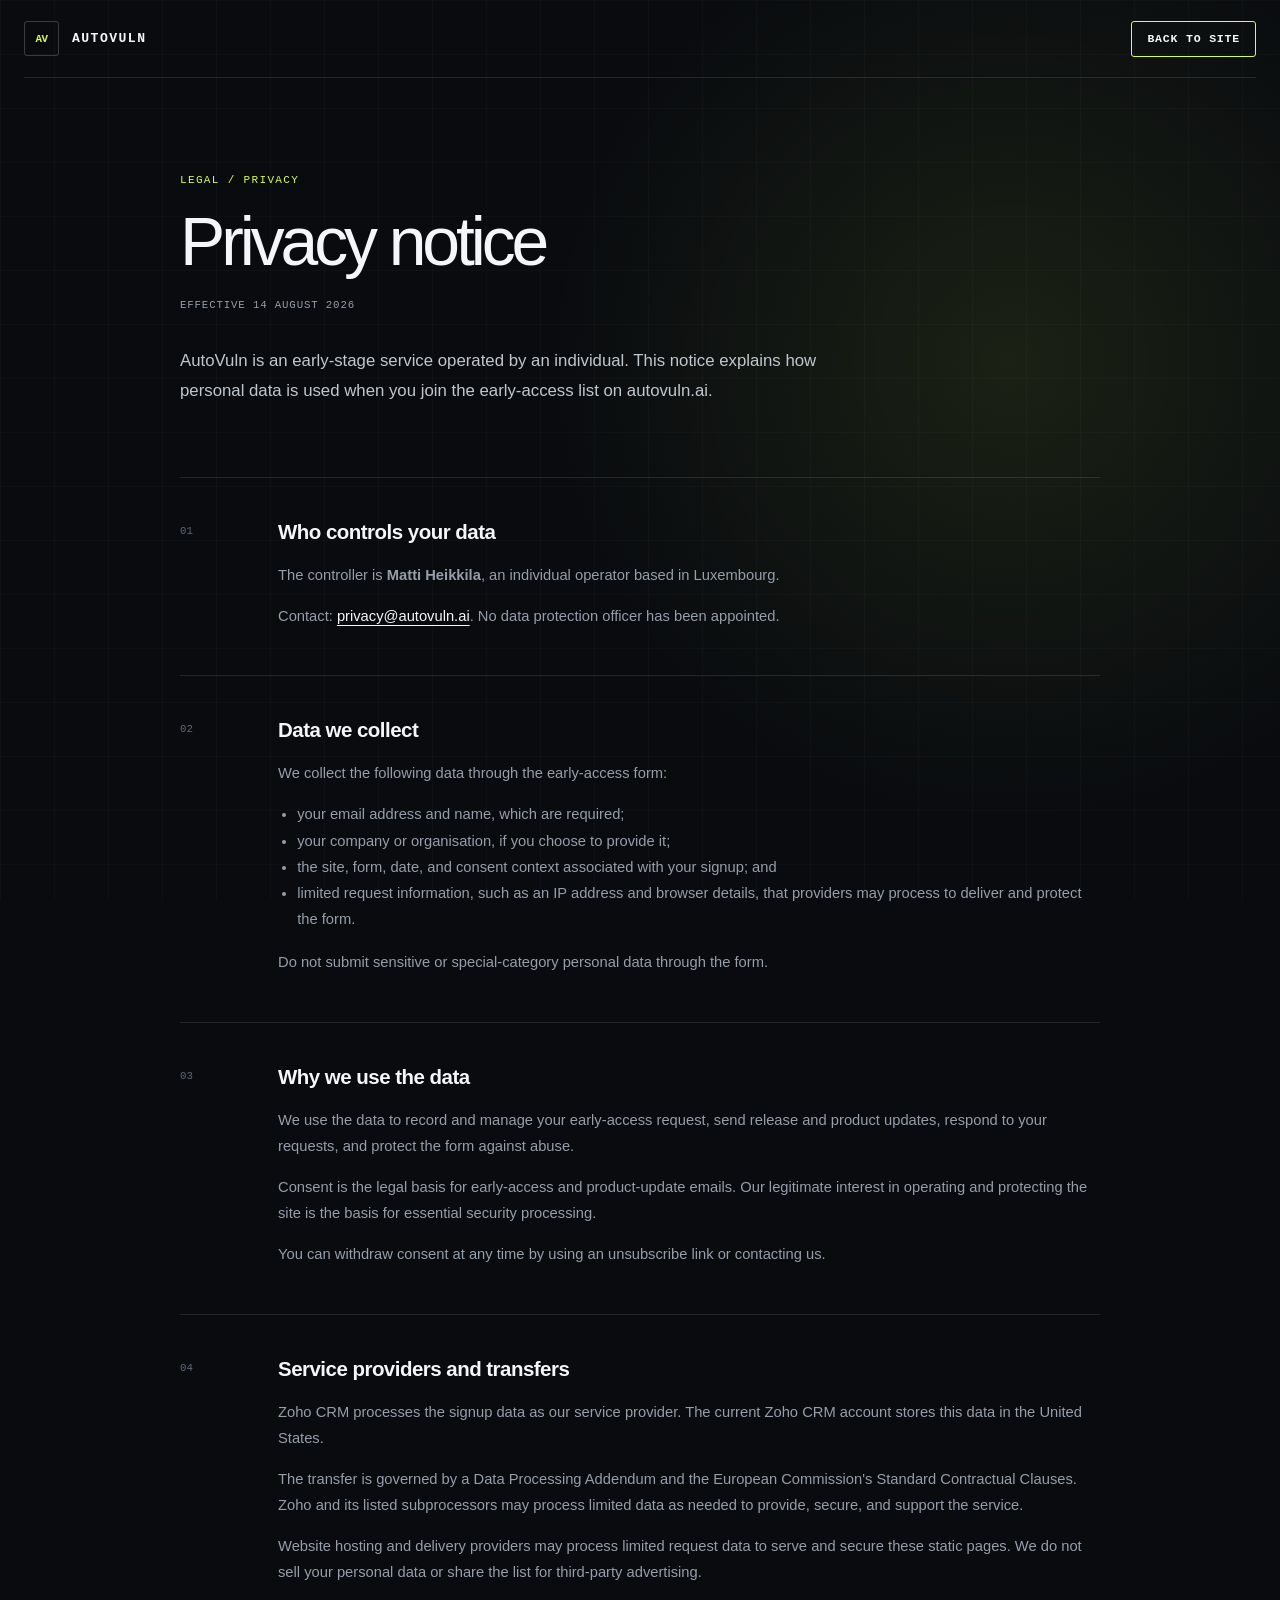
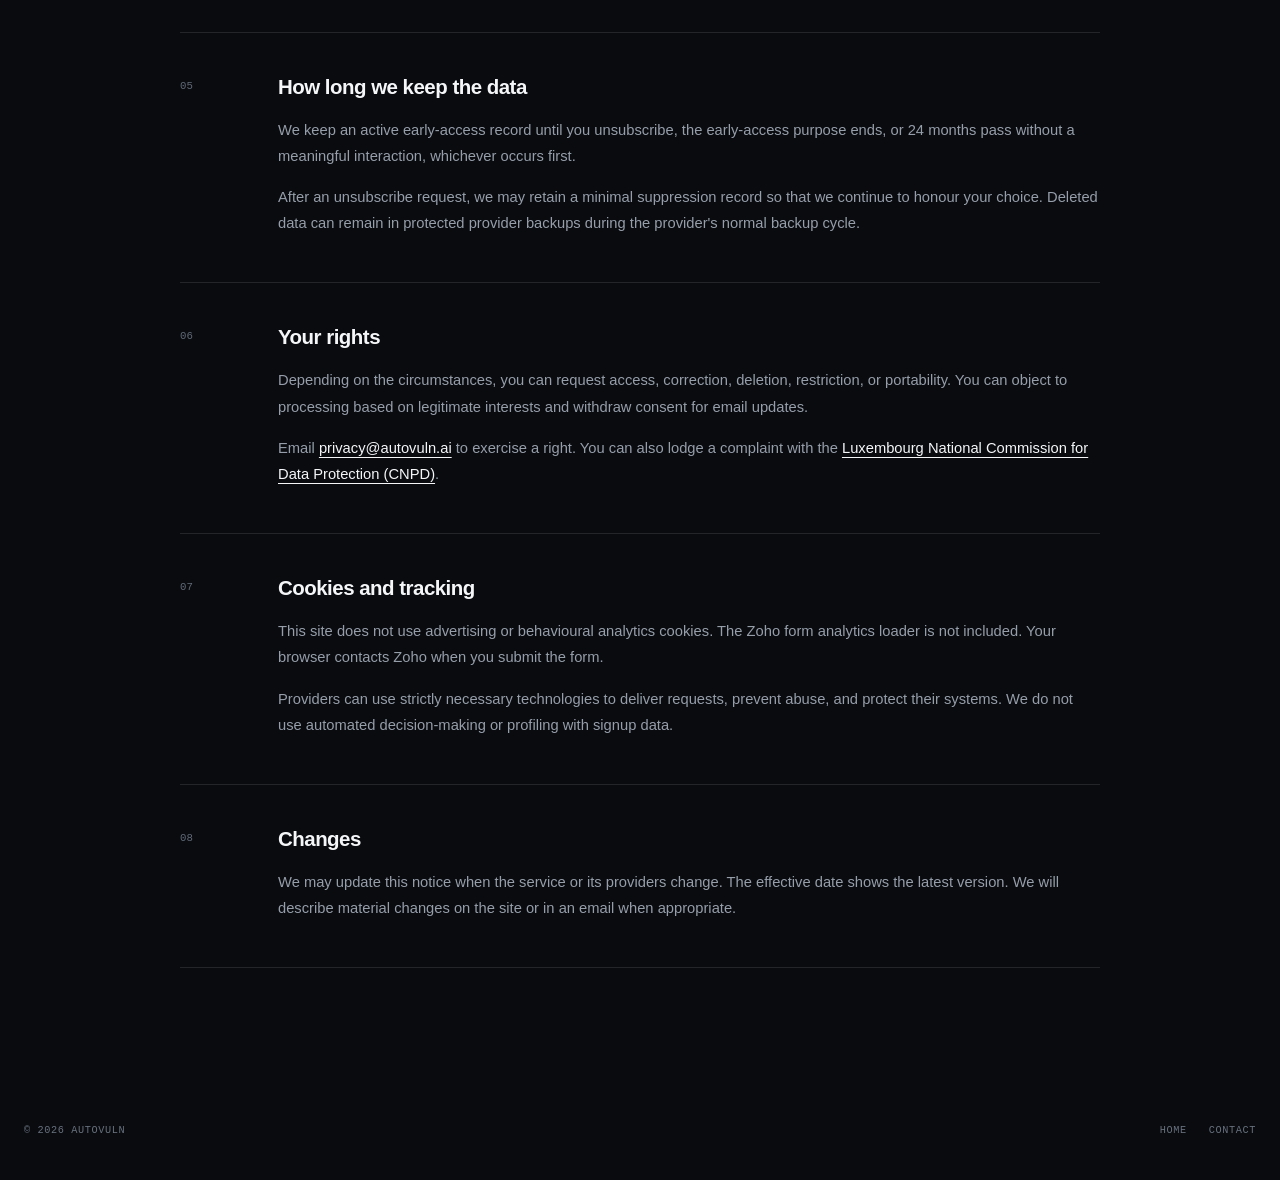
==== privacy/index.html @ a12d8b38 "Add AutoVuln privacy notice" ====
<!doctype html>
<html lang="en">
  <head>
    <meta charset="utf-8">
    <meta name="viewport" content="width=device-width, initial-scale=1">
    <meta name="description" content="Privacy notice for the AutoVuln early-access list.">
    <meta name="theme-color" content="#090b0f">
    <title>Privacy Notice — AutoVuln</title>
    <link rel="stylesheet" href="../assets/styles.css">
  </head>
  <body class="theme-autovuln legal-page">
    <a class="skip-link" href="#main">Skip to content</a>
    <header class="site-header shell">
      <a class="brand" href="../" aria-label="AutoVuln home">
        <span class="brand-mark" aria-hidden="true">AV</span>
        <span class="brand-name">AutoVuln</span>
      </a>
      <div class="header-meta"><a class="header-cta" href="../">Back to site</a></div>
    </header>

    <main class="legal-main" id="main">
      <div class="legal-hero">
        <p class="legal-kicker">Legal / Privacy</p>
        <h1>Privacy notice</h1>
        <p class="effective-date">Effective 14 August 2026</p>
        <p class="legal-intro">
          AutoVuln is an early-stage service operated by an individual. This notice explains how
          personal data is used when you join the early-access list on autovuln.ai.
        </p>
      </div>

      <div class="legal-sections">
        <section>
          <div>
            <h2>Who controls your data</h2>
            <p>The controller is <strong>Matti Heikkila</strong>, an individual operator based in Luxembourg.</p>
            <p>Contact: <a href="mailto:privacy@autovuln.ai">privacy@autovuln.ai</a>. No data protection officer has been appointed.</p>
          </div>
        </section>
        <section>
          <div>
            <h2>Data we collect</h2>
            <p>We collect the following data through the early-access form:</p>
            <ul>
              <li>your email address and name, which are required;</li>
              <li>your company or organisation, if you choose to provide it;</li>
              <li>the site, form, date, and consent context associated with your signup; and</li>
              <li>limited request information, such as an IP address and browser details, that providers may process to deliver and protect the form.</li>
            </ul>
            <p>Do not submit sensitive or special-category personal data through the form.</p>
          </div>
        </section>
        <section>
          <div>
            <h2>Why we use the data</h2>
            <p>We use the data to record and manage your early-access request, send release and product updates, respond to your requests, and protect the form against abuse.</p>
            <p>Consent is the legal basis for early-access and product-update emails. Our legitimate interest in operating and protecting the site is the basis for essential security processing.</p>
            <p>You can withdraw consent at any time by using an unsubscribe link or contacting us.</p>
          </div>
        </section>
        <section>
          <div>
            <h2>Service providers and transfers</h2>
            <p>Zoho CRM processes the signup data as our service provider. The current Zoho CRM account stores this data in the United States.</p>
            <p>The transfer is governed by a Data Processing Addendum and the European Commission's Standard Contractual Clauses. Zoho and its listed subprocessors may process limited data as needed to provide, secure, and support the service.</p>
            <p>Website hosting and delivery providers may process limited request data to serve and secure these static pages. We do not sell your personal data or share the list for third-party advertising.</p>
          </div>
        </section>
        <section>
          <div>
            <h2>How long we keep the data</h2>
            <p>We keep an active early-access record until you unsubscribe, the early-access purpose ends, or 24 months pass without a meaningful interaction, whichever occurs first.</p>
            <p>After an unsubscribe request, we may retain a minimal suppression record so that we continue to honour your choice. Deleted data can remain in protected provider backups during the provider's normal backup cycle.</p>
          </div>
        </section>
        <section>
          <div>
            <h2>Your rights</h2>
            <p>Depending on the circumstances, you can request access, correction, deletion, restriction, or portability. You can object to processing based on legitimate interests and withdraw consent for email updates.</p>
            <p>Email <a href="mailto:privacy@autovuln.ai">privacy@autovuln.ai</a> to exercise a right. You can also lodge a complaint with the <a href="https://cnpd.public.lu/en/particuliers/faire-valoir/formulaire-plainte.html" rel="noreferrer" target="_blank">Luxembourg National Commission for Data Protection (CNPD)</a>.</p>
          </div>
        </section>
        <section>
          <div>
            <h2>Cookies and tracking</h2>
            <p>This site does not use advertising or behavioural analytics cookies. The Zoho form analytics loader is not included. Your browser contacts Zoho when you submit the form.</p>
            <p>Providers can use strictly necessary technologies to deliver requests, prevent abuse, and protect their systems. We do not use automated decision-making or profiling with signup data.</p>
          </div>
        </section>
        <section>
          <div>
            <h2>Changes</h2>
            <p>We may update this notice when the service or its providers change. The effective date shows the latest version. We will describe material changes on the site or in an email when appropriate.</p>
          </div>
        </section>
      </div>
    </main>

    <footer class="site-footer shell">
      <span>© 2026 AutoVuln</span>
      <nav class="footer-links" aria-label="Footer"><a href="../">Home</a><a href="mailto:privacy@autovuln.ai">Contact</a></nav>
    </footer>
  </body>
</html>
---- assets/styles.css ----
:root {
  color-scheme: dark;
  --bg: #090b0f;
  --bg-soft: #0e1117;
  --panel: rgba(17, 21, 28, 0.82);
  --panel-solid: #11151c;
  --line: rgba(255, 255, 255, 0.11);
  --line-strong: rgba(255, 255, 255, 0.2);
  --text: #f4f6f8;
  --muted: #969eaa;
  --muted-bright: #c1c7cf;
  --accent: #d4ff4f;
  --accent-rgb: 212, 255, 79;
  --accent-alt: #7ee7c5;
  --danger: #ff796c;
  --display: "Arial Narrow", "Helvetica Neue", Arial, sans-serif;
  --body: Inter, ui-sans-serif, -apple-system, BlinkMacSystemFont, "Segoe UI", sans-serif;
  --mono: "SFMono-Regular", Consolas, "Liberation Mono", monospace;
}

.theme-openvuln {
  --bg: #090a10;
  --bg-soft: #0e1019;
  --panel: rgba(17, 19, 31, 0.84);
  --panel-solid: #11131f;
  --accent: #8fffe0;
  --accent-rgb: 143, 255, 224;
  --accent-alt: #b996ff;
}

* {
  box-sizing: border-box;
}

html {
  scroll-behavior: smooth;
}

body {
  min-width: 320px;
  margin: 0;
  overflow-x: hidden;
  background:
    radial-gradient(circle at 79% 13%, rgba(var(--accent-rgb), 0.09), transparent 29rem),
    var(--bg);
  color: var(--text);
  font-family: var(--body);
  -webkit-font-smoothing: antialiased;
}

body::before {
  position: fixed;
  z-index: -1;
  inset: 0;
  background-image:
    linear-gradient(rgba(255, 255, 255, 0.025) 1px, transparent 1px),
    linear-gradient(90deg, rgba(255, 255, 255, 0.025) 1px, transparent 1px);
  background-size: 54px 54px;
  content: "";
  pointer-events: none;
}

a {
  color: inherit;
}

button,
input {
  font: inherit;
}

.skip-link {
  position: fixed;
  z-index: 100;
  top: 12px;
  left: 12px;
  padding: 10px 14px;
  transform: translateY(-160%);
  border-radius: 3px;
  background: var(--accent);
  color: #080a0e;
  font-weight: 700;
  text-decoration: none;
}

.skip-link:focus {
  transform: translateY(0);
}

.shell {
  width: min(1240px, calc(100% - 48px));
  margin-inline: auto;
}

.site-header {
  display: flex;
  min-height: 78px;
  align-items: center;
  justify-content: space-between;
  gap: 24px;
  border-bottom: 1px solid var(--line);
}

.brand {
  display: inline-flex;
  align-items: center;
  gap: 13px;
  text-decoration: none;
}

.brand-mark {
  display: grid;
  width: 35px;
  height: 35px;
  place-items: center;
  border: 1px solid var(--line-strong);
  border-radius: 3px;
  color: var(--accent);
  font-family: var(--mono);
  font-size: 0.68rem;
  font-weight: 700;
  letter-spacing: -0.05em;
}

.brand-name {
  font-family: var(--mono);
  font-size: 0.82rem;
  font-weight: 700;
  letter-spacing: 0.11em;
  text-transform: uppercase;
}

.header-meta {
  display: inline-flex;
  align-items: center;
  gap: 22px;
  color: var(--muted);
  font-family: var(--mono);
  font-size: 0.67rem;
  letter-spacing: 0.09em;
  text-transform: uppercase;
}

.header-cta,
.primary-cta,
.submit-button {
  display: inline-flex;
  min-height: 44px;
  align-items: center;
  justify-content: center;
  border: 1px solid var(--accent);
  border-radius: 3px;
  background: var(--accent);
  color: #090b0f;
  font-family: var(--mono);
  font-size: 0.72rem;
  font-weight: 750;
  letter-spacing: 0.07em;
  text-decoration: none;
  text-transform: uppercase;
  transition: transform 160ms ease, box-shadow 160ms ease, background 160ms ease;
}

.header-cta {
  min-height: 36px;
  padding: 0 15px;
  background: transparent;
  color: var(--text);
}

.header-cta:hover,
.header-cta:focus-visible,
.primary-cta:hover,
.primary-cta:focus-visible,
.submit-button:hover,
.submit-button:focus-visible {
  transform: translateY(-2px);
  box-shadow: 0 12px 30px rgba(var(--accent-rgb), 0.15);
}

.hero {
  display: grid;
  min-height: 710px;
  grid-template-columns: minmax(0, 1.12fr) minmax(360px, 0.72fr);
  align-items: center;
  gap: clamp(48px, 8vw, 116px);
  padding: 82px 0 88px;
}

.eyebrow,
.section-kicker,
.panel-label,
.model-label,
.form-note,
.legal-kicker,
.status-pill {
  font-family: var(--mono);
  font-size: 0.69rem;
  letter-spacing: 0.12em;
  text-transform: uppercase;
}

.eyebrow {
  display: flex;
  align-items: center;
  gap: 11px;
  margin: 0 0 32px;
  color: var(--accent);
}

.pulse {
  width: 7px;
  height: 7px;
  border-radius: 50%;
  background: currentColor;
  box-shadow: 0 0 0 0 rgba(var(--accent-rgb), 0.5);
  animation: pulse 2.4s infinite;
}

@keyframes pulse {
  70% {
    box-shadow: 0 0 0 8px rgba(var(--accent-rgb), 0);
  }
  100% {
    box-shadow: 0 0 0 0 rgba(var(--accent-rgb), 0);
  }
}

.hero h1 {
  max-width: 820px;
  margin: 0;
  font-family: var(--display);
  font-size: clamp(4rem, 7.7vw, 7.2rem);
  font-stretch: condensed;
  font-weight: 500;
  letter-spacing: -0.075em;
  line-height: 0.86;
  text-wrap: balance;
}

.hero h1 em {
  color: var(--accent);
  font-style: normal;
}

.hero-copy {
  max-width: 650px;
  margin: 38px 0 0;
  color: var(--muted-bright);
  font-size: clamp(1rem, 1.6vw, 1.18rem);
  line-height: 1.72;
}

.hero-actions {
  display: flex;
  flex-wrap: wrap;
  align-items: center;
  gap: 21px;
  margin-top: 38px;
}

.primary-cta {
  min-width: 190px;
  padding: 0 22px;
}

.quiet-note {
  color: var(--muted);
  font-family: var(--mono);
  font-size: 0.68rem;
  line-height: 1.55;
  text-transform: uppercase;
}

.signal-panel {
  position: relative;
  overflow: hidden;
  border: 1px solid var(--line-strong);
  border-radius: 5px;
  background: linear-gradient(145deg, rgba(var(--accent-rgb), 0.04), transparent 46%), var(--panel);
  box-shadow: 0 34px 100px rgba(0, 0, 0, 0.35);
}

.signal-panel::after {
  position: absolute;
  right: -32%;
  bottom: -55%;
  width: 25rem;
  height: 25rem;
  border: 1px solid rgba(var(--accent-rgb), 0.18);
  border-radius: 50%;
  content: "";
}

.panel-header {
  display: flex;
  align-items: center;
  justify-content: space-between;
  padding: 17px 19px;
  border-bottom: 1px solid var(--line);
}

.panel-label {
  color: var(--muted);
}

.panel-dots {
  display: flex;
  gap: 5px;
}

.panel-dots span {
  width: 5px;
  height: 5px;
  border-radius: 50%;
  background: var(--line-strong);
}

.panel-dots span:first-child {
  background: var(--accent);
}

.signal-body {
  position: relative;
  z-index: 1;
  padding: 28px 24px 27px;
  font-family: var(--mono);
}

.signal-step {
  display: grid;
  grid-template-columns: 38px minmax(0, 1fr) auto;
  align-items: center;
  gap: 10px;
  padding: 15px 0;
  border-bottom: 1px solid var(--line);
  font-size: 0.74rem;
}

.signal-step:last-of-type {
  border-bottom: 0;
}

.signal-index {
  color: #59616e;
}

.signal-name {
  color: var(--muted-bright);
}

.signal-state {
  color: var(--accent);
  font-size: 0.62rem;
  letter-spacing: 0.08em;
  text-transform: uppercase;
}

.signal-output {
  margin-top: 24px;
  padding: 15px 16px;
  border-left: 2px solid var(--accent);
  background: rgba(var(--accent-rgb), 0.055);
  color: var(--muted);
  font-size: 0.68rem;
  line-height: 1.65;
}

.signal-output strong {
  color: var(--text);
  font-weight: 600;
}

.model-strip {
  border-block: 1px solid var(--line);
  background: rgba(255, 255, 255, 0.015);
}

.model-row {
  display: grid;
  min-height: 112px;
  grid-template-columns: 1.1fr repeat(3, minmax(140px, 0.72fr));
  align-items: center;
}

.model-intro {
  padding-right: 36px;
}

.model-label {
  display: block;
  margin-bottom: 9px;
  color: var(--accent);
}

.model-intro p {
  margin: 0;
  color: var(--muted);
  font-size: 0.8rem;
  line-height: 1.55;
}

.model-name {
  display: grid;
  min-height: 112px;
  place-items: center;
  border-left: 1px solid var(--line);
  font-family: var(--mono);
  font-size: 0.76rem;
  letter-spacing: 0.045em;
  text-align: center;
}

.content-section {
  padding: 118px 0;
}

.section-heading {
  display: grid;
  grid-template-columns: minmax(0, 0.85fr) minmax(320px, 1.15fr);
  gap: 70px;
  margin-bottom: 74px;
}

.section-kicker {
  margin: 4px 0 0;
  color: var(--accent);
}

.section-heading h2,
.signup-copy h2,
.legal-hero h1,
.thanks-card h1 {
  margin: 0;
  font-family: var(--display);
  font-size: clamp(2.8rem, 5.3vw, 5.1rem);
  font-weight: 500;
  letter-spacing: -0.06em;
  line-height: 0.96;
  text-wrap: balance;
}

.section-heading p {
  max-width: 630px;
  margin: 25px 0 0;
  color: var(--muted);
  font-size: 1rem;
  line-height: 1.75;
}

.capability-grid {
  display: grid;
  grid-template-columns: repeat(3, minmax(0, 1fr));
  border-top: 1px solid var(--line);
}

.capability {
  min-height: 265px;
  padding: 31px 30px 34px 0;
  border-bottom: 1px solid var(--line);
}

.capability + .capability {
  padding-left: 30px;
  border-left: 1px solid var(--line);
}

.capability-number {
  color: #616977;
  font-family: var(--mono);
  font-size: 0.68rem;
}

.capability h3 {
  max-width: 260px;
  margin: 56px 0 16px;
  font-size: 1.22rem;
  font-weight: 600;
  letter-spacing: -0.025em;
}

.capability p {
  margin: 0;
  color: var(--muted);
  font-size: 0.88rem;
  line-height: 1.72;
}

.signup-section {
  padding: 104px 0 116px;
  border-top: 1px solid var(--line);
  background:
    linear-gradient(90deg, rgba(var(--accent-rgb), 0.045), transparent 46%),
    var(--bg-soft);
}

.signup-layout {
  display: grid;
  grid-template-columns: minmax(0, 0.88fr) minmax(420px, 0.72fr);
  align-items: start;
  gap: clamp(60px, 10vw, 140px);
}

.signup-copy .section-kicker {
  margin-bottom: 27px;
}

.signup-copy > p:last-child {
  max-width: 530px;
  margin: 28px 0 0;
  color: var(--muted);
  line-height: 1.75;
}

.early-access-form {
  padding: 30px;
  border: 1px solid var(--line-strong);
  border-radius: 5px;
  background: var(--panel-solid);
}

.form-note {
  display: flex;
  align-items: center;
  justify-content: space-between;
  gap: 20px;
  margin: 0 0 28px;
  color: var(--muted);
}

.form-note span:last-child {
  color: var(--accent);
}

.field {
  margin-bottom: 20px;
}

.field label {
  display: block;
  margin-bottom: 9px;
  color: var(--muted-bright);
  font-family: var(--mono);
  font-size: 0.68rem;
  letter-spacing: 0.06em;
  text-transform: uppercase;
}

.optional {
  color: #626b78;
}

.field input {
  width: 100%;
  min-height: 51px;
  padding: 0 14px;
  border: 1px solid var(--line-strong);
  border-radius: 3px;
  outline: 0;
  background: #0b0e13;
  color: var(--text);
  transition: border-color 150ms ease, box-shadow 150ms ease;
}

.field input::placeholder {
  color: #59616c;
}

.field input:focus {
  border-color: var(--accent);
  box-shadow: 0 0 0 3px rgba(var(--accent-rgb), 0.08);
}

.consent-field {
  display: grid;
  grid-template-columns: 18px minmax(0, 1fr);
  gap: 11px;
  margin: 6px 0 24px;
  color: var(--muted);
  cursor: pointer;
  font-size: 0.78rem;
  line-height: 1.58;
}

.consent-field input {
  width: 17px;
  height: 17px;
  margin: 2px 0 0;
  accent-color: var(--accent);
}

.consent-field a {
  color: var(--text);
  text-decoration-color: #65707d;
  text-underline-offset: 3px;
}

.form-error {
  min-height: 20px;
  margin: -11px 0 17px 29px;
  color: var(--danger);
  font-size: 0.74rem;
}

.submit-button {
  width: 100%;
  min-height: 51px;
  cursor: pointer;
}

.submit-button:disabled {
  cursor: wait;
  opacity: 0.65;
  transform: none;
}

.form-fine-print {
  margin: 14px 0 0;
  color: #68717e;
  font-family: var(--mono);
  font-size: 0.62rem;
  line-height: 1.5;
  text-align: center;
  text-transform: uppercase;
}

.honeypot {
  position: absolute !important;
  width: 1px !important;
  height: 1px !important;
  overflow: hidden !important;
  clip: rect(0 0 0 0) !important;
  clip-path: inset(50%) !important;
  white-space: nowrap !important;
}

.site-footer {
  display: flex;
  min-height: 100px;
  align-items: center;
  justify-content: space-between;
  gap: 30px;
  color: #68717e;
  font-family: var(--mono);
  font-size: 0.64rem;
  letter-spacing: 0.06em;
  text-transform: uppercase;
}

.footer-links {
  display: flex;
  flex-wrap: wrap;
  gap: 22px;
}

.footer-links a {
  text-decoration-color: transparent;
  text-underline-offset: 4px;
}

.footer-links a:hover,
.footer-links a:focus-visible {
  color: var(--text);
  text-decoration-color: var(--accent);
}

.legal-page,
.thanks-page {
  min-height: 100vh;
}

.legal-main {
  width: min(920px, calc(100% - 48px));
  margin-inline: auto;
  padding: 96px 0 112px;
}

.legal-hero {
  padding-bottom: 72px;
  border-bottom: 1px solid var(--line);
}

.legal-kicker {
  margin: 0 0 23px;
  color: var(--accent);
}

.effective-date {
  margin: 25px 0 0;
  color: var(--muted);
  font-family: var(--mono);
  font-size: 0.67rem;
  letter-spacing: 0.08em;
  text-transform: uppercase;
}

.legal-intro {
  max-width: 700px;
  margin: 35px 0 0;
  color: var(--muted-bright);
  font-size: 1.05rem;
  line-height: 1.75;
}

.legal-sections {
  counter-reset: legal;
}

.legal-sections section {
  display: grid;
  grid-template-columns: 74px minmax(0, 1fr);
  gap: 24px;
  padding: 42px 0 46px;
  border-bottom: 1px solid var(--line);
  counter-increment: legal;
}

.legal-sections section::before {
  padding-top: 5px;
  color: #616a77;
  content: counter(legal, decimal-leading-zero);
  font-family: var(--mono);
  font-size: 0.67rem;
}

.legal-sections h2 {
  margin: 0 0 18px;
  font-size: 1.28rem;
  font-weight: 600;
  letter-spacing: -0.025em;
}

.legal-sections p,
.legal-sections li {
  color: var(--muted);
  font-size: 0.92rem;
  line-height: 1.78;
}

.legal-sections p {
  margin: 0 0 15px;
}

.legal-sections p:last-child {
  margin-bottom: 0;
}

.legal-sections ul {
  margin: 0 0 17px;
  padding-left: 1.2rem;
}

.legal-sections a {
  color: var(--text);
  text-underline-offset: 4px;
}

.thanks-page {
  display: grid;
  place-items: center;
  padding: 32px;
}

.thanks-card {
  width: min(700px, 100%);
  padding: clamp(36px, 7vw, 70px);
  border: 1px solid var(--line-strong);
  border-radius: 5px;
  background: var(--panel);
  box-shadow: 0 35px 100px rgba(0, 0, 0, 0.35);
}

.status-pill {
  display: inline-flex;
  align-items: center;
  gap: 9px;
  margin-bottom: 28px;
  color: var(--accent);
}

.status-pill::before {
  width: 7px;
  height: 7px;
  border-radius: 50%;
  background: currentColor;
  content: "";
}

.thanks-card p {
  max-width: 540px;
  margin: 28px 0 0;
  color: var(--muted);
  font-size: 1rem;
  line-height: 1.72;
}

.thanks-card .primary-cta {
  margin-top: 34px;
}

@media (max-width: 980px) {
  .hero {
    grid-template-columns: 1fr;
  }

  .hero-copy {
    max-width: 730px;
  }

  .signal-panel {
    width: min(620px, 100%);
  }

  .model-row {
    grid-template-columns: repeat(3, 1fr);
  }

  .model-intro {
    grid-column: 1 / -1;
    padding: 26px 0;
    border-bottom: 1px solid var(--line);
  }

  .model-name {
    min-height: 82px;
  }

  .model-name:nth-of-type(2) {
    border-left: 0;
  }

  .signup-layout {
    grid-template-columns: 1fr;
  }

  .early-access-form {
    width: min(620px, 100%);
  }
}

@media (max-width: 720px) {
  .shell {
    width: min(100% - 30px, 1240px);
  }

  .site-header {
    min-height: 68px;
  }

  .header-meta > span {
    display: none;
  }

  .hero {
    min-height: auto;
    padding: 68px 0 72px;
  }

  .hero h1 {
    font-size: clamp(3.35rem, 16vw, 5.1rem);
  }

  .model-row {
    grid-template-columns: 1fr;
  }

  .model-name {
    min-height: 67px;
    border-bottom: 1px solid var(--line);
    border-left: 0;
  }

  .section-heading {
    grid-template-columns: 1fr;
    gap: 24px;
  }

  .capability-grid {
    grid-template-columns: 1fr;
  }

  .capability {
    min-height: auto;
    padding: 28px 0 32px;
  }

  .capability + .capability {
    padding-left: 0;
    border-left: 0;
  }

  .capability h3 {
    margin-top: 30px;
  }

  .content-section,
  .signup-section {
    padding: 82px 0;
  }

  .early-access-form {
    padding: 23px 20px;
  }

  .site-footer {
    align-items: flex-start;
    flex-direction: column;
    justify-content: center;
    padding: 28px 0;
  }

  .legal-main {
    width: min(100% - 30px, 920px);
    padding-top: 70px;
  }

  .legal-sections section {
    grid-template-columns: 1fr;
    gap: 13px;
  }
}

@media (prefers-reduced-motion: reduce) {
  html {
    scroll-behavior: auto;
  }

  *,
  *::before,
  *::after {
    animation-duration: 0.01ms !important;
    animation-iteration-count: 1 !important;
    transition-duration: 0.01ms !important;
  }
}
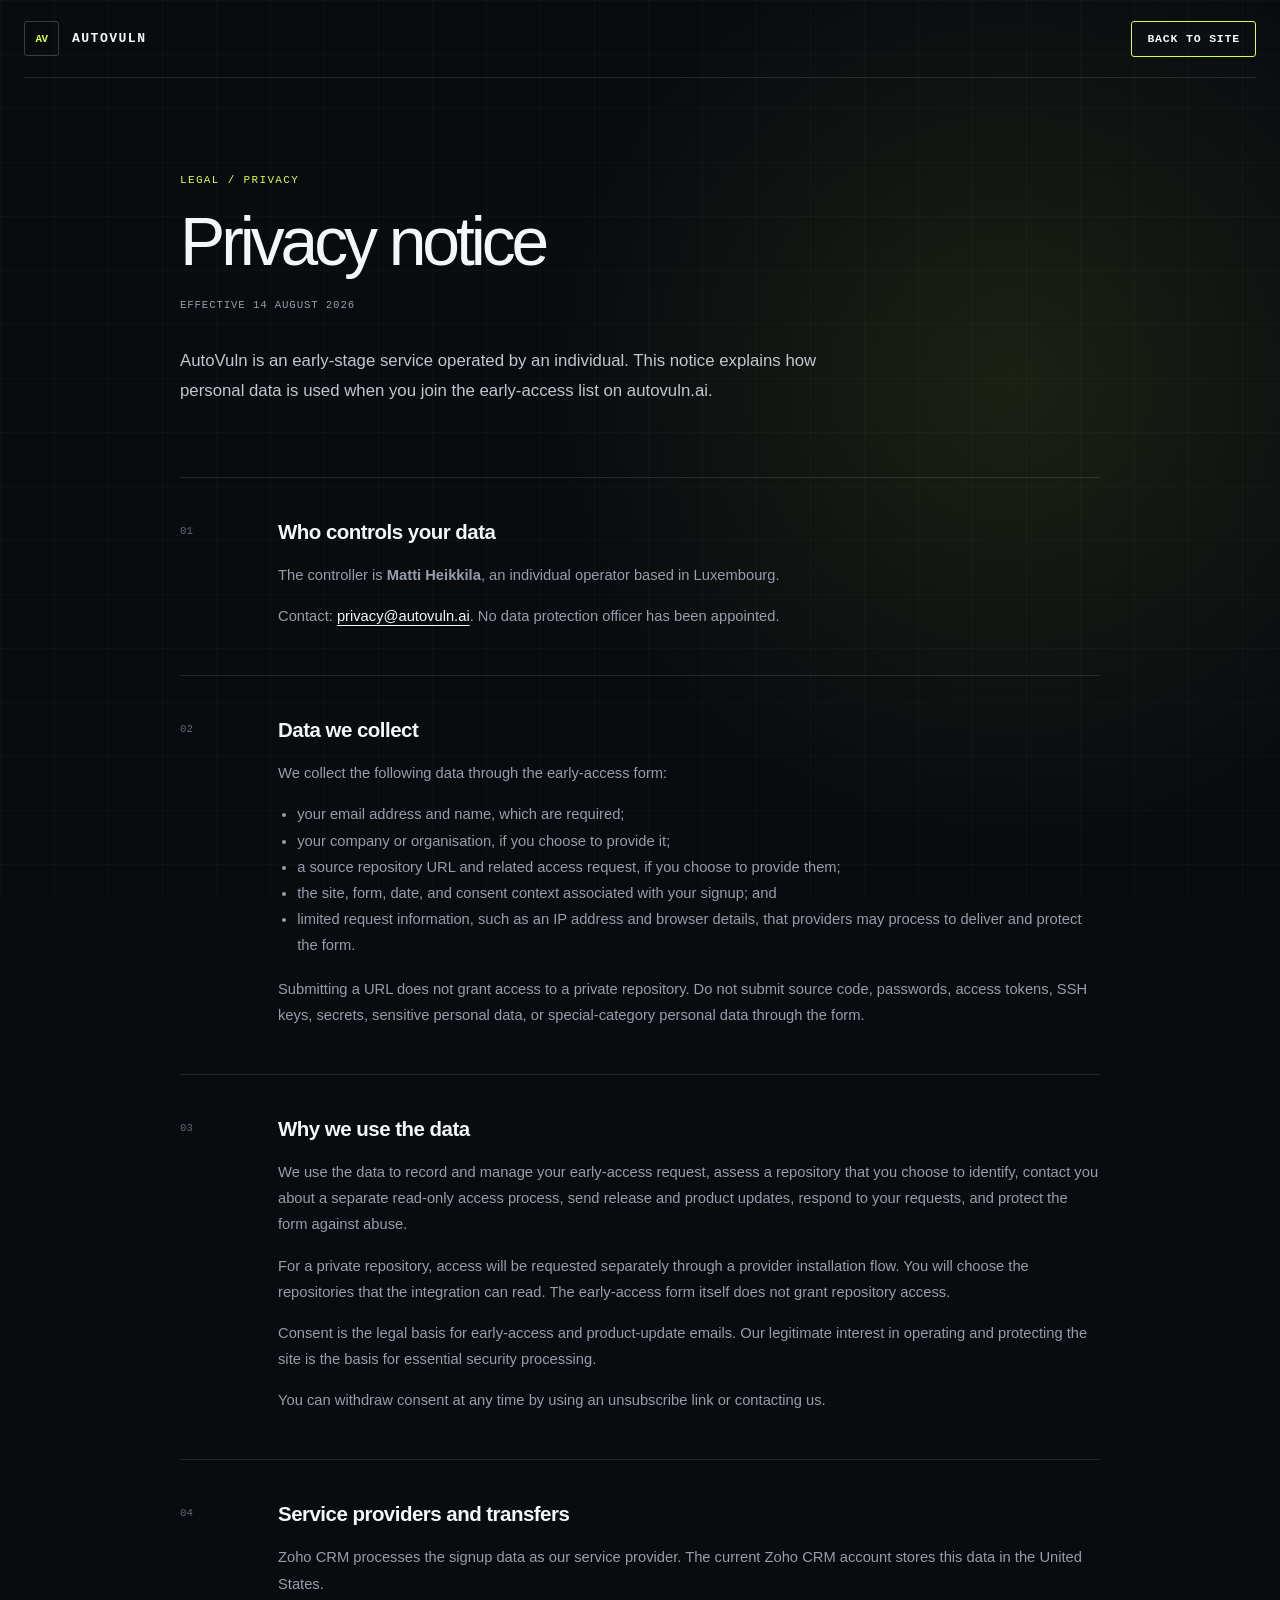
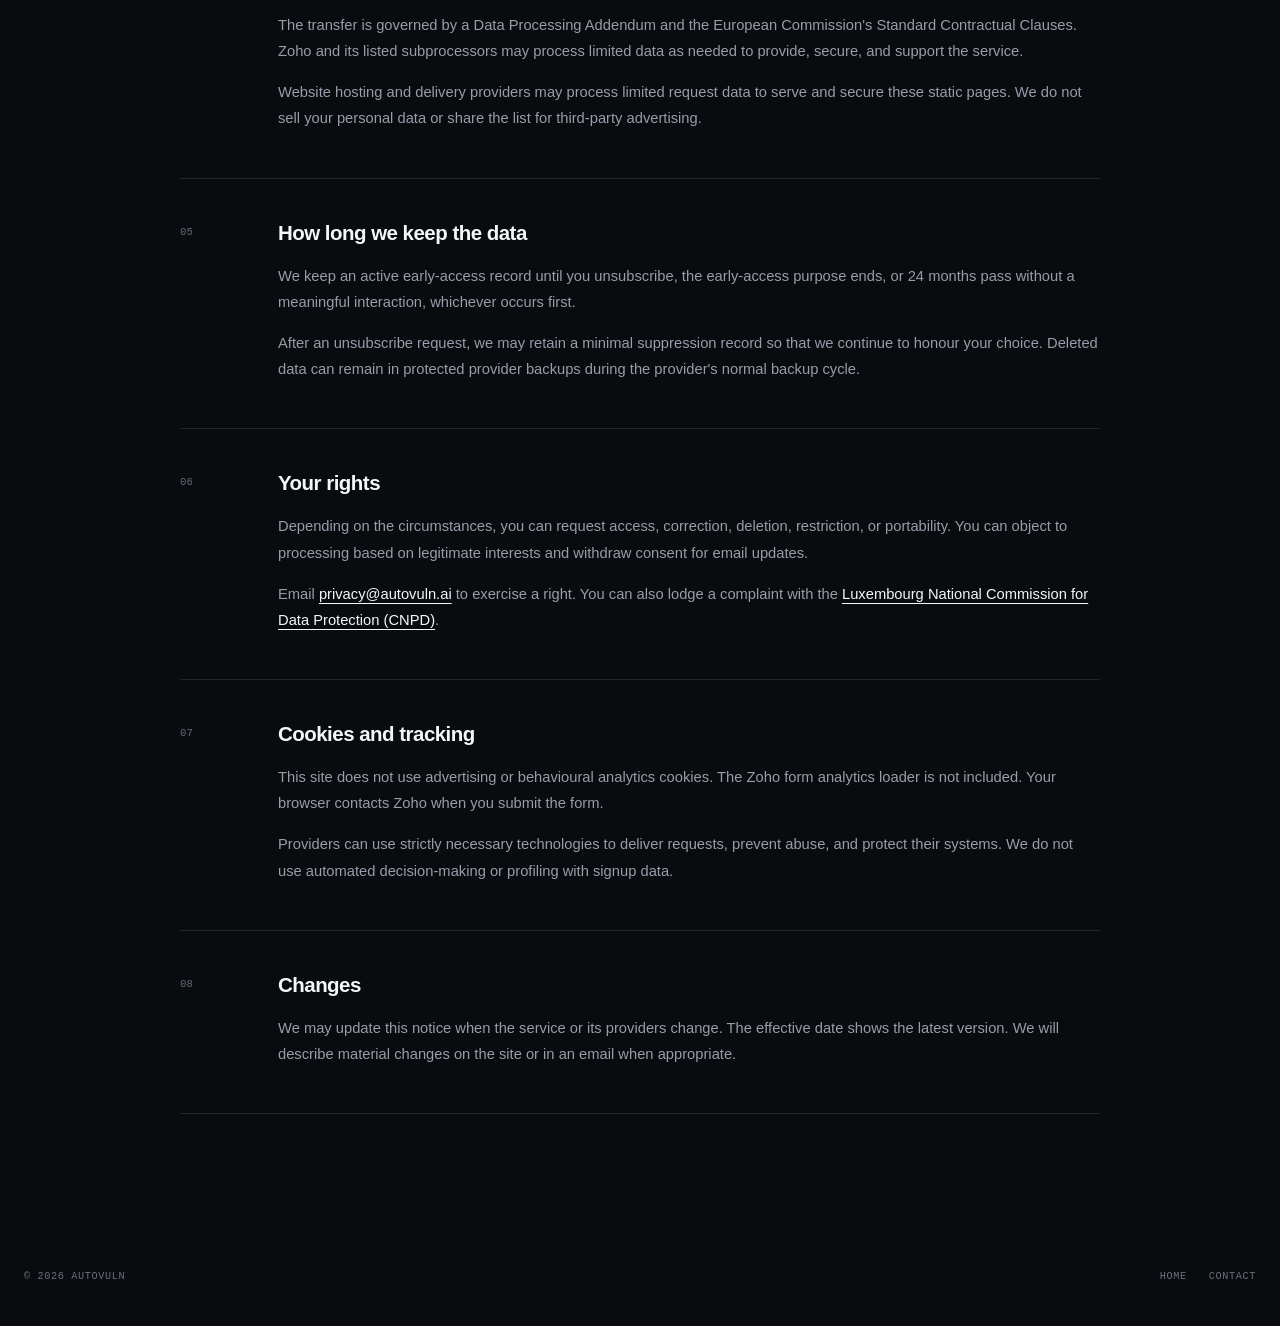
==== commit 57d5599a: "Document repository request data" ====
--- a/privacy/index.html
+++ b/privacy/index.html
@@ -44,16 +44,18 @@
             <ul>
               <li>your email address and name, which are required;</li>
               <li>your company or organisation, if you choose to provide it;</li>
+              <li>a source repository URL and related access request, if you choose to provide them;</li>
               <li>the site, form, date, and consent context associated with your signup; and</li>
               <li>limited request information, such as an IP address and browser details, that providers may process to deliver and protect the form.</li>
             </ul>
-            <p>Do not submit sensitive or special-category personal data through the form.</p>
+            <p>Submitting a URL does not grant access to a private repository. Do not submit source code, passwords, access tokens, SSH keys, secrets, sensitive personal data, or special-category personal data through the form.</p>
           </div>
         </section>
         <section>
           <div>
             <h2>Why we use the data</h2>
-            <p>We use the data to record and manage your early-access request, send release and product updates, respond to your requests, and protect the form against abuse.</p>
+            <p>We use the data to record and manage your early-access request, assess a repository that you choose to identify, contact you about a separate read-only access process, send release and product updates, respond to your requests, and protect the form against abuse.</p>
+            <p>For a private repository, access will be requested separately through a provider installation flow. You will choose the repositories that the integration can read. The early-access form itself does not grant repository access.</p>
             <p>Consent is the legal basis for early-access and product-update emails. Our legitimate interest in operating and protecting the site is the basis for essential security processing.</p>
             <p>You can withdraw consent at any time by using an unsubscribe link or contacting us.</p>
           </div>
--- a/assets/styles.css
+++ b/assets/styles.css
@@ -571,6 +571,13 @@
   box-shadow: 0 0 0 3px rgba(var(--accent-rgb), 0.08);
 }
 
+.field-note {
+  margin: 8px 0 0;
+  color: var(--muted);
+  font-size: 0.72rem;
+  line-height: 1.55;
+}
+
 .consent-field {
   display: grid;
   grid-template-columns: 18px minmax(0, 1fr);
@@ -580,6 +587,14 @@
   cursor: pointer;
   font-size: 0.78rem;
   line-height: 1.58;
+}
+
+.repository-authorisation {
+  margin-bottom: 8px;
+}
+
+.repository-authorisation[hidden] {
+  display: none;
 }
 
 .consent-field input {
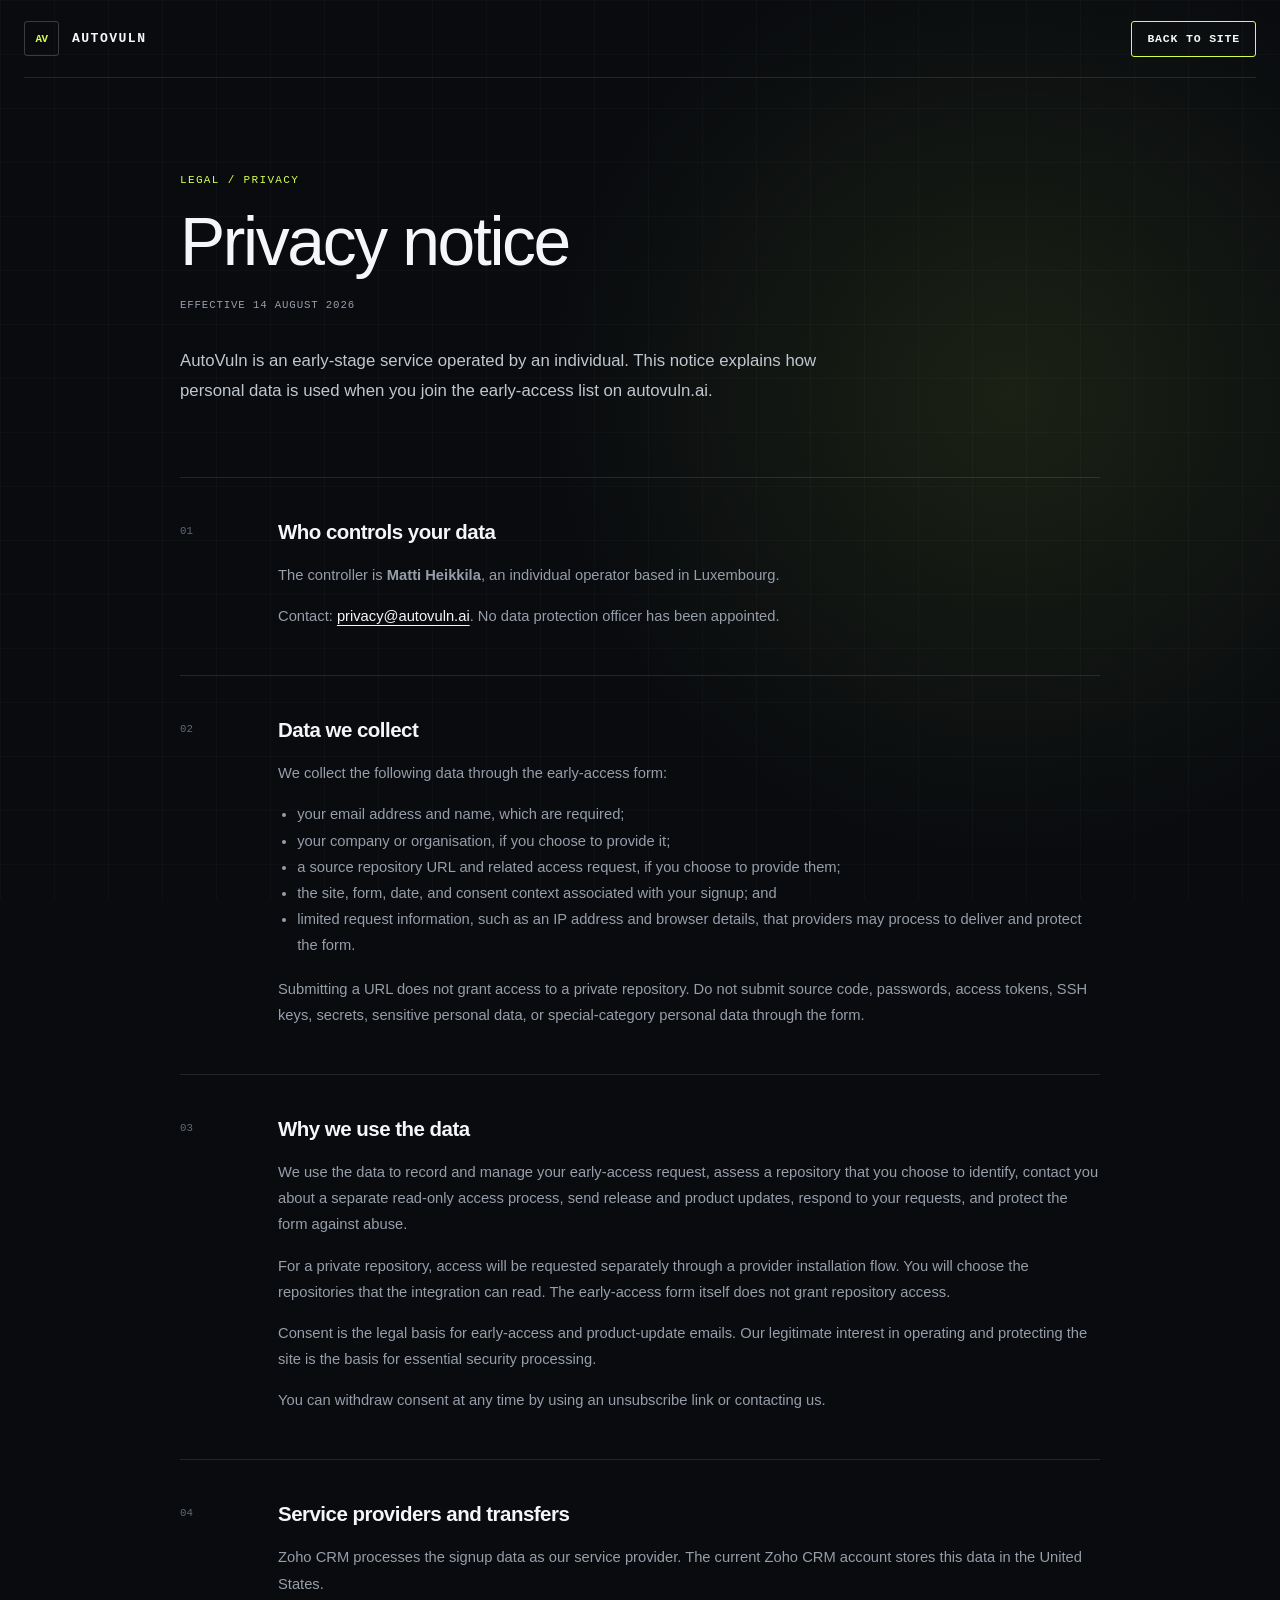
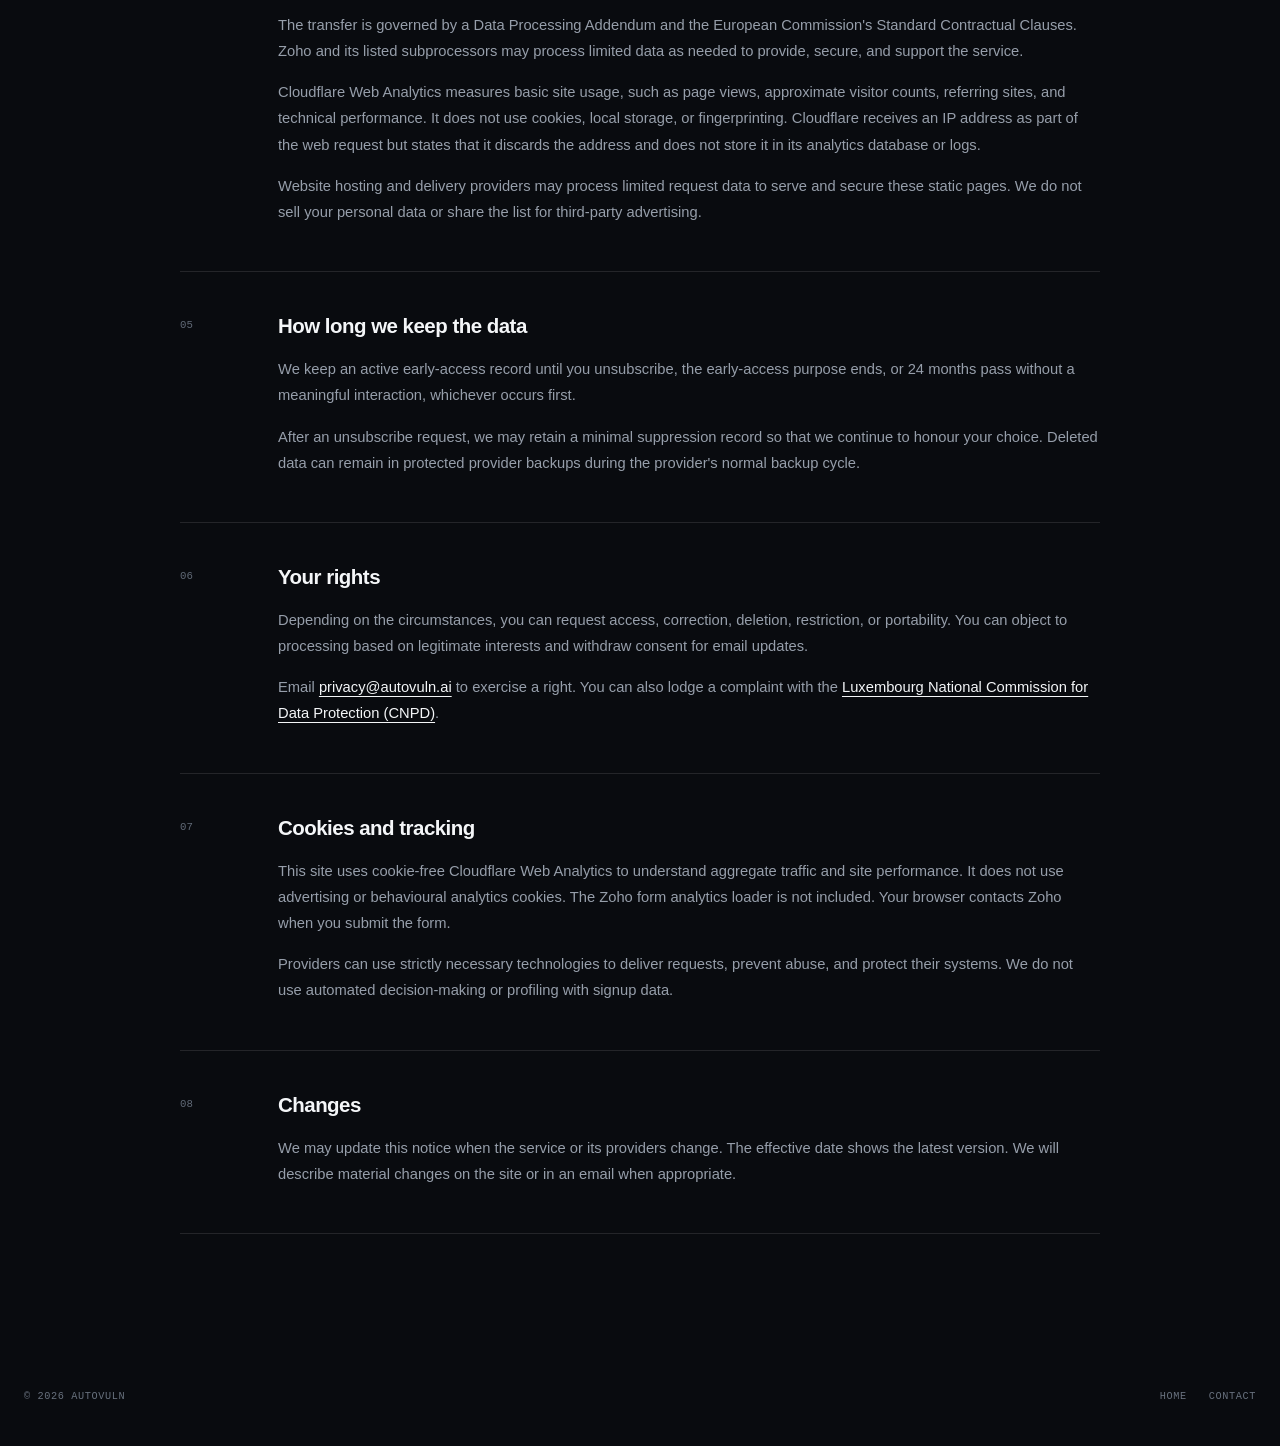
==== commit db787a5d: "Add Cloudflare Web Analytics" ====
--- a/privacy/index.html
+++ b/privacy/index.html
@@ -7,6 +7,9 @@
     <meta name="theme-color" content="#090b0f">
     <title>Privacy Notice — AutoVuln</title>
     <link rel="stylesheet" href="../assets/styles.css">
+    <!-- Cloudflare Web Analytics -->
+    <script type="module" src="https://static.cloudflareinsights.com/beacon.min.js" data-cf-beacon='{"token":"016f3f57f47642718726d1131d25524d"}'></script>
+    <!-- End Cloudflare Web Analytics -->
   </head>
   <body class="theme-autovuln legal-page">
     <a class="skip-link" href="#main">Skip to content</a>
@@ -65,6 +68,7 @@
             <h2>Service providers and transfers</h2>
             <p>Zoho CRM processes the signup data as our service provider. The current Zoho CRM account stores this data in the United States.</p>
             <p>The transfer is governed by a Data Processing Addendum and the European Commission's Standard Contractual Clauses. Zoho and its listed subprocessors may process limited data as needed to provide, secure, and support the service.</p>
+            <p>Cloudflare Web Analytics measures basic site usage, such as page views, approximate visitor counts, referring sites, and technical performance. It does not use cookies, local storage, or fingerprinting. Cloudflare receives an IP address as part of the web request but states that it discards the address and does not store it in its analytics database or logs.</p>
             <p>Website hosting and delivery providers may process limited request data to serve and secure these static pages. We do not sell your personal data or share the list for third-party advertising.</p>
           </div>
         </section>
@@ -85,7 +89,7 @@
         <section>
           <div>
             <h2>Cookies and tracking</h2>
-            <p>This site does not use advertising or behavioural analytics cookies. The Zoho form analytics loader is not included. Your browser contacts Zoho when you submit the form.</p>
+            <p>This site uses cookie-free Cloudflare Web Analytics to understand aggregate traffic and site performance. It does not use advertising or behavioural analytics cookies. The Zoho form analytics loader is not included. Your browser contacts Zoho when you submit the form.</p>
             <p>Providers can use strictly necessary technologies to deliver requests, prevent abuse, and protect their systems. We do not use automated decision-making or profiling with signup data.</p>
           </div>
         </section>
--- a/assets/styles.css
+++ b/assets/styles.css
@@ -13,7 +13,7 @@
   --accent-rgb: 212, 255, 79;
   --accent-alt: #7ee7c5;
   --danger: #ff796c;
-  --display: "Arial Narrow", "Helvetica Neue", Arial, sans-serif;
+  --display: "Helvetica Neue", Arial, sans-serif;
   --body: Inter, ui-sans-serif, -apple-system, BlinkMacSystemFont, "Segoe UI", sans-serif;
   --mono: "SFMono-Regular", Consolas, "Liberation Mono", monospace;
 }
@@ -233,7 +233,7 @@
   font-size: clamp(4rem, 7.7vw, 7.2rem);
   font-stretch: condensed;
   font-weight: 500;
-  letter-spacing: -0.075em;
+  letter-spacing: -0.04em;
   line-height: 0.86;
   text-wrap: balance;
 }
@@ -435,7 +435,7 @@
   font-family: var(--display);
   font-size: clamp(2.8rem, 5.3vw, 5.1rem);
   font-weight: 500;
-  letter-spacing: -0.06em;
+  letter-spacing: -0.035em;
   line-height: 0.96;
   text-wrap: balance;
 }
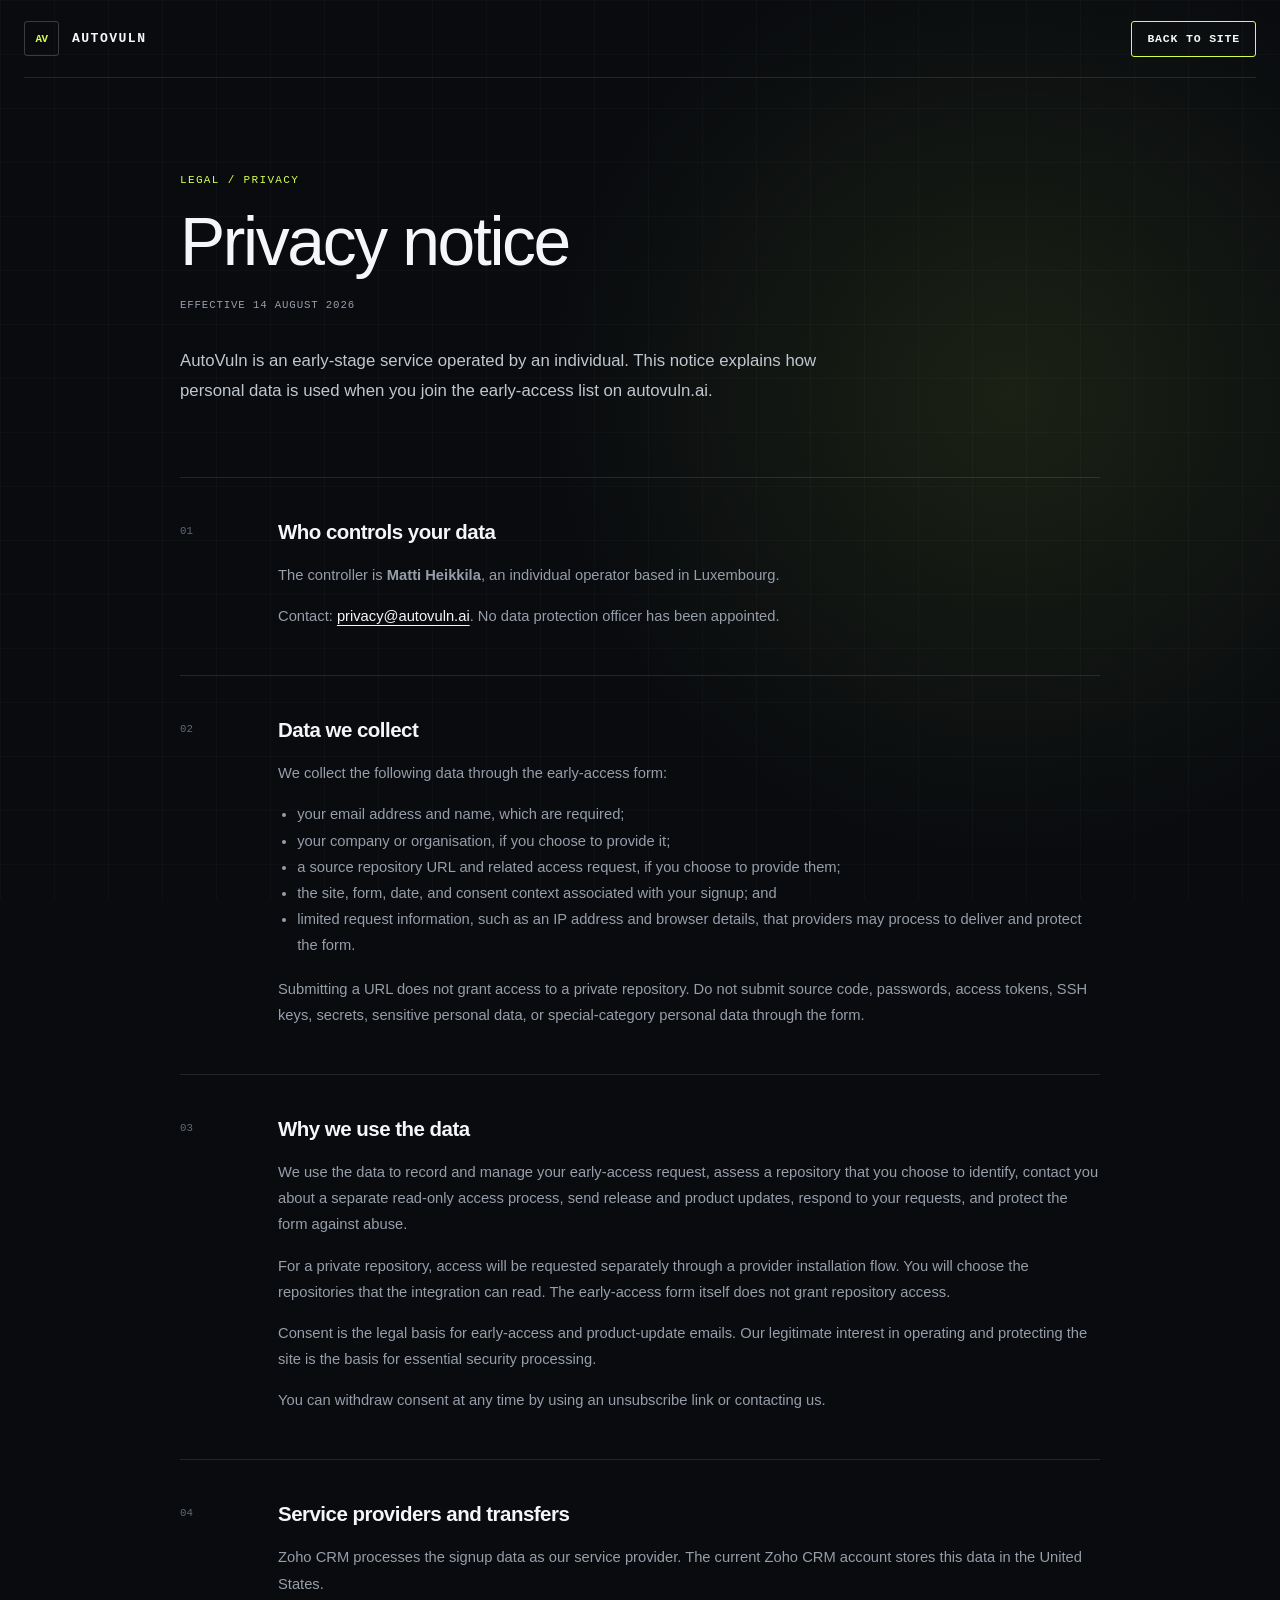
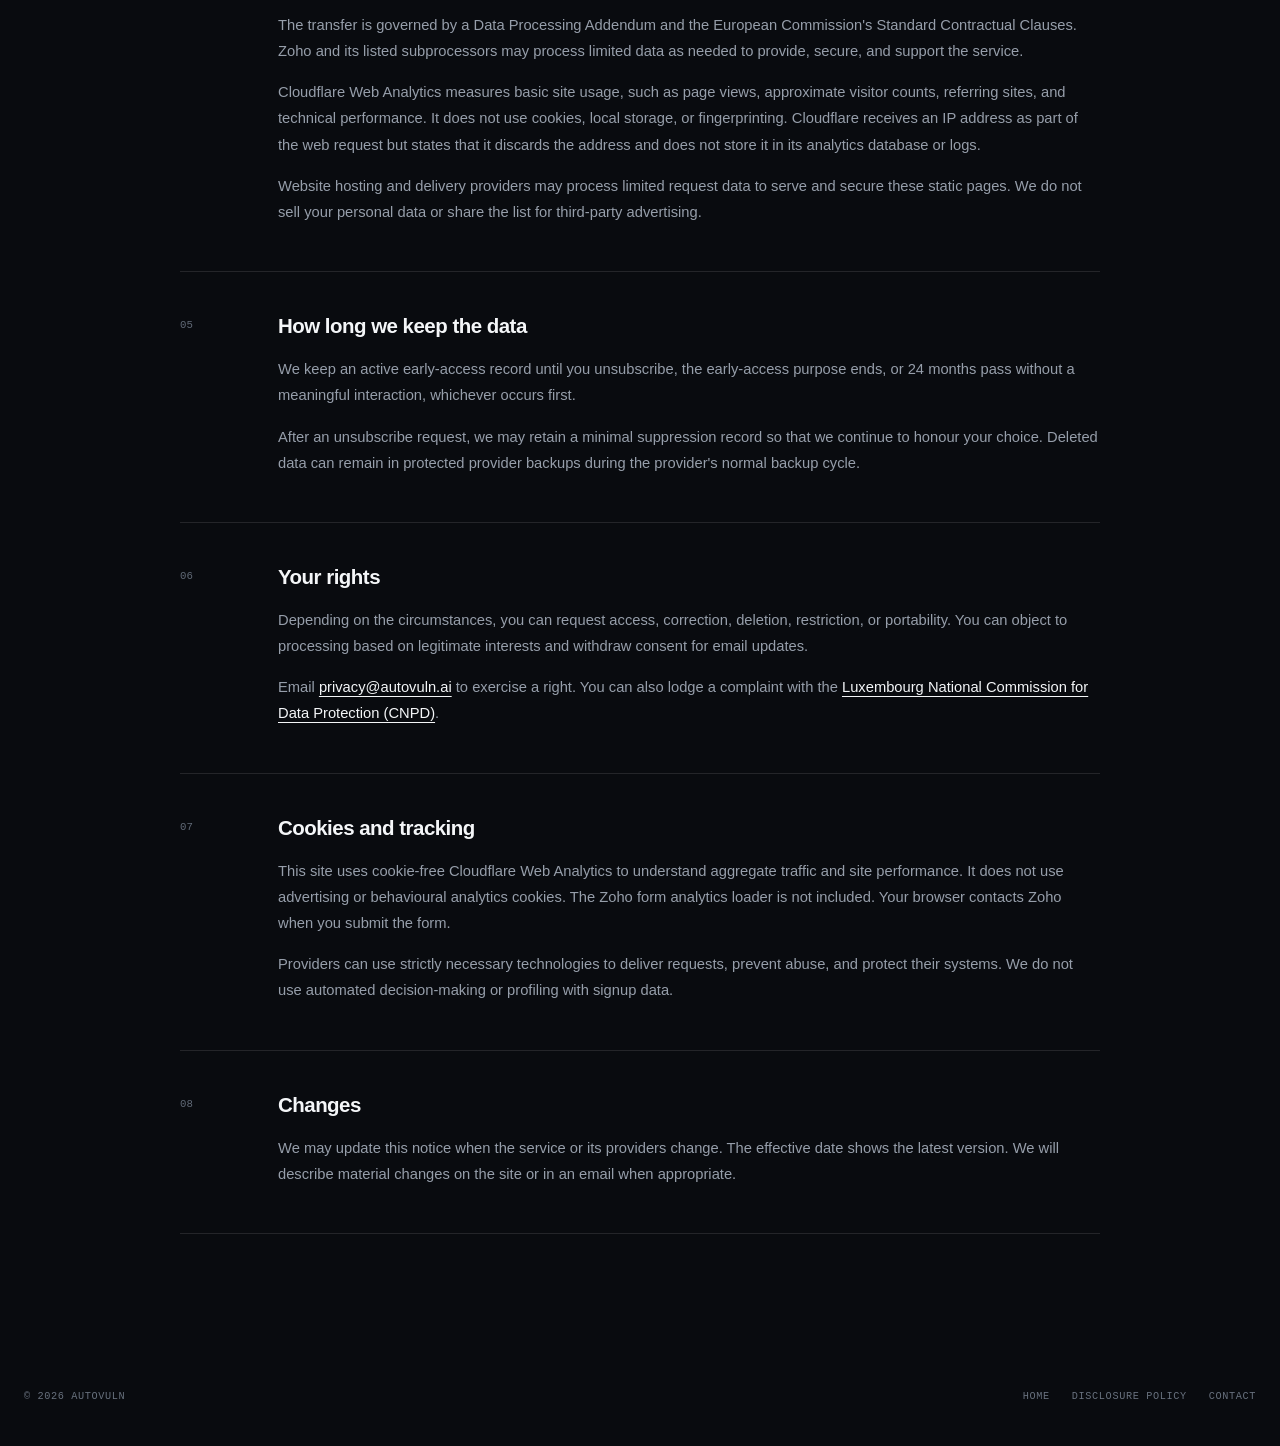
==== commit c59fe356: "Publish vulnerability disclosure policy" ====
--- a/privacy/index.html
+++ b/privacy/index.html
@@ -104,7 +104,7 @@
 
     <footer class="site-footer shell">
       <span>© 2026 AutoVuln</span>
-      <nav class="footer-links" aria-label="Footer"><a href="../">Home</a><a href="mailto:privacy@autovuln.ai">Contact</a></nav>
+      <nav class="footer-links" aria-label="Footer"><a href="../">Home</a><a href="../vulnerability-disclosure-policy.html">Disclosure Policy</a><a href="mailto:privacy@autovuln.ai">Contact</a></nav>
     </footer>
   </body>
 </html>
--- a/assets/styles.css
+++ b/assets/styles.css
@@ -770,6 +770,90 @@
   text-underline-offset: 4px;
 }
 
+.policy-metrics {
+  display: grid;
+  grid-template-columns: repeat(3, minmax(0, 1fr));
+  gap: 1px;
+  margin-top: 48px;
+  overflow: hidden;
+  border: 1px solid var(--line);
+  border-radius: 4px;
+  background: var(--line);
+}
+
+.policy-metrics div {
+  min-height: 112px;
+  padding: 24px;
+  background: #0b0e13;
+}
+
+.policy-metrics strong,
+.policy-metrics span {
+  display: block;
+}
+
+.policy-metrics strong {
+  color: var(--text);
+  font-size: 1.08rem;
+  font-weight: 600;
+}
+
+.policy-metrics span {
+  margin-top: 9px;
+  color: var(--muted);
+  font-family: var(--mono);
+  font-size: 0.62rem;
+  letter-spacing: 0.05em;
+  line-height: 1.5;
+  text-transform: uppercase;
+}
+
+.transparency-table-wrap {
+  margin-top: 24px;
+  overflow-x: auto;
+  border: 1px solid var(--line);
+  border-radius: 4px;
+}
+
+.transparency-table-wrap:focus-visible {
+  outline: 2px solid var(--accent);
+  outline-offset: 3px;
+}
+
+.transparency-table {
+  width: 100%;
+  min-width: 760px;
+  border-collapse: collapse;
+  font-family: var(--mono);
+  font-size: 0.67rem;
+}
+
+.transparency-table th,
+.transparency-table td {
+  padding: 16px 18px;
+  border-bottom: 1px solid var(--line);
+  text-align: left;
+  vertical-align: top;
+}
+
+.transparency-table th {
+  background: #0b0e13;
+  color: var(--muted-bright);
+  font-weight: 500;
+  letter-spacing: 0.05em;
+  text-transform: uppercase;
+}
+
+.transparency-table tbody tr:last-child td {
+  border-bottom: 0;
+}
+
+.transparency-table .status-empty {
+  padding: 26px 18px;
+  color: var(--muted);
+  text-align: center;
+}
+
 .thanks-page {
   display: grid;
   place-items: center;
@@ -933,6 +1017,14 @@
     grid-template-columns: 1fr;
     gap: 13px;
   }
+
+  .policy-metrics {
+    grid-template-columns: 1fr;
+  }
+
+  .policy-metrics div {
+    min-height: 0;
+  }
 }
 
 @media (prefers-reduced-motion: reduce) {
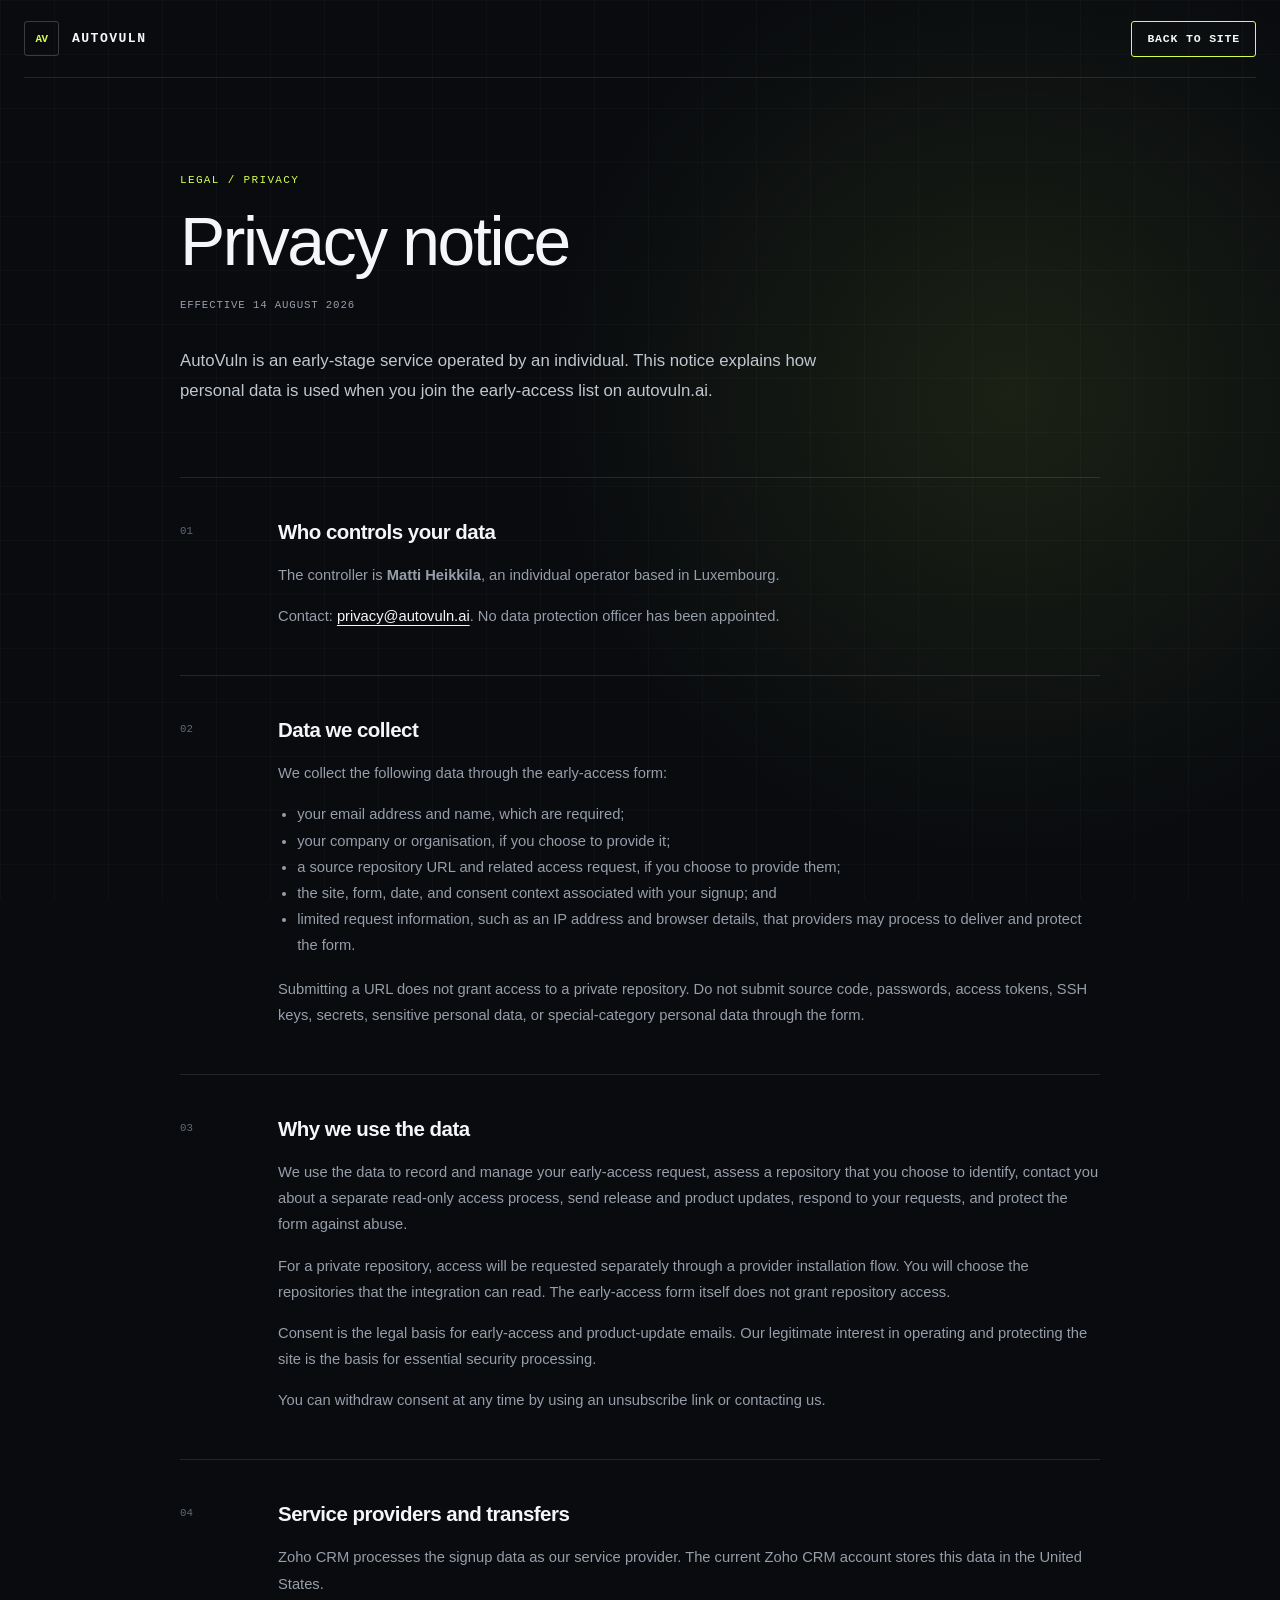
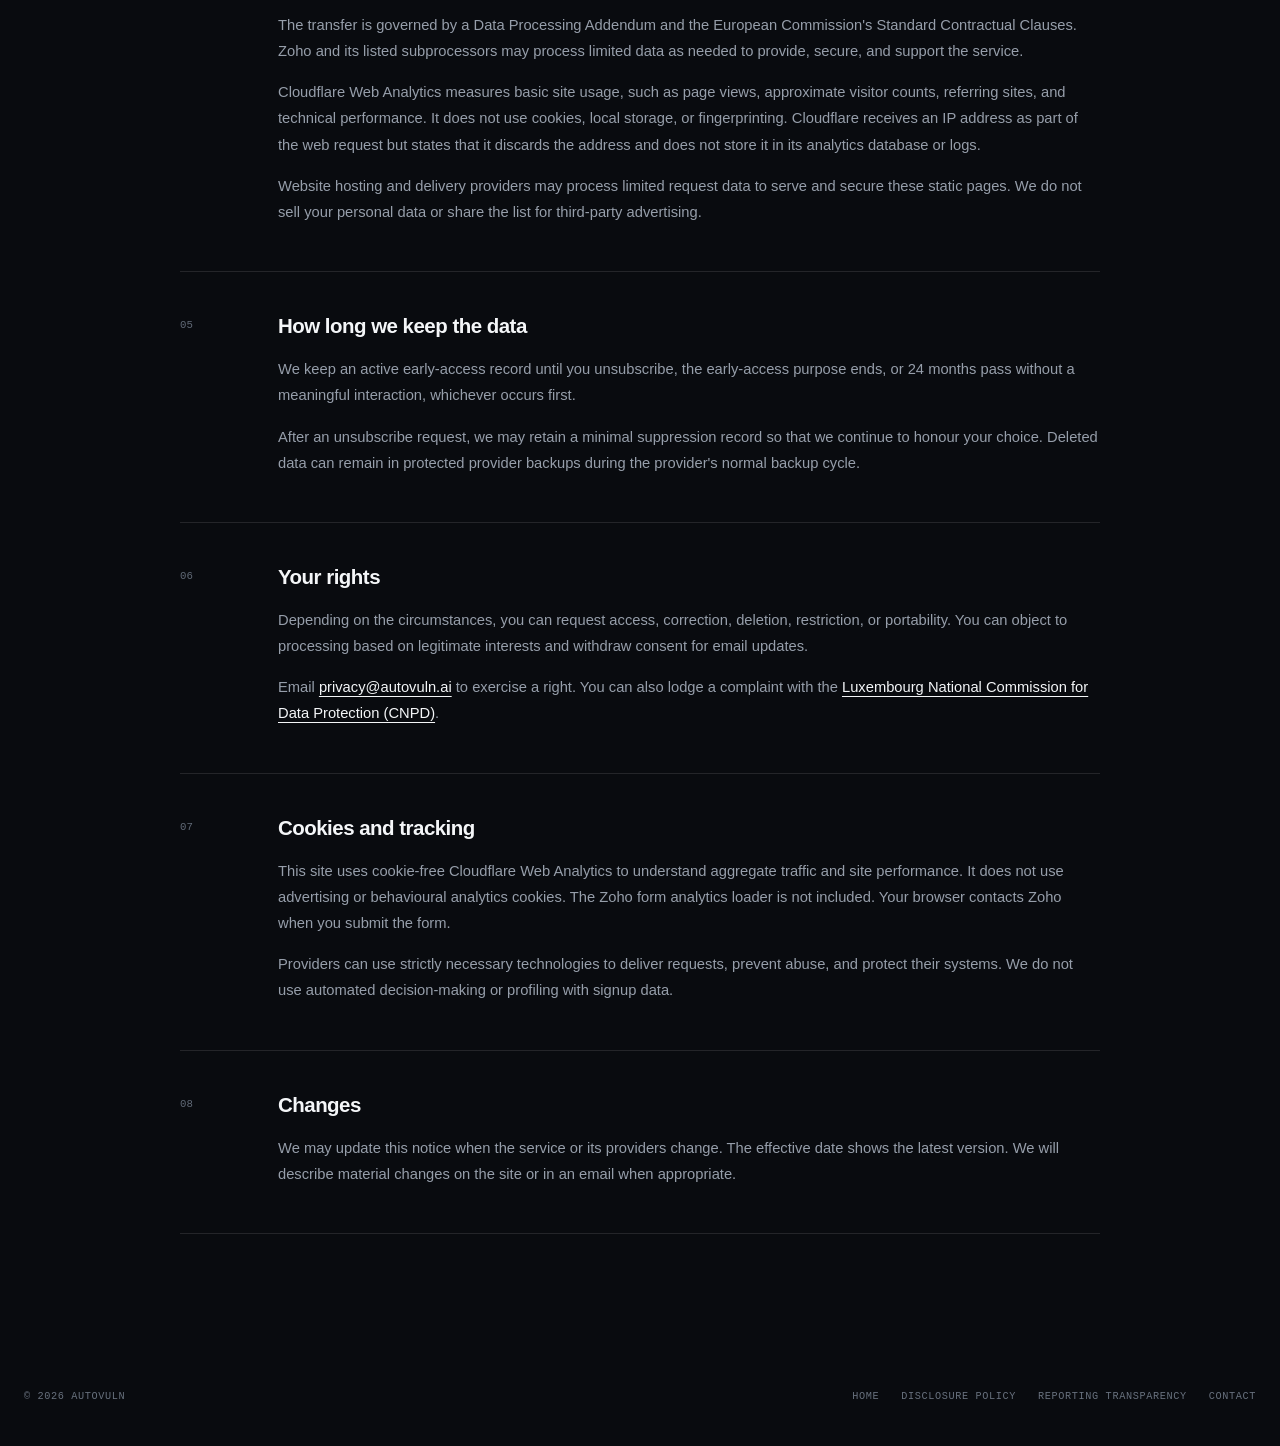
==== commit 998feccf: "Add AutoVuln reporting transparency register" ====
--- a/privacy/index.html
+++ b/privacy/index.html
@@ -104,7 +104,7 @@
 
     <footer class="site-footer shell">
       <span>© 2026 AutoVuln</span>
-      <nav class="footer-links" aria-label="Footer"><a href="../">Home</a><a href="../vulnerability-disclosure-policy.html">Disclosure Policy</a><a href="mailto:privacy@autovuln.ai">Contact</a></nav>
+      <nav class="footer-links" aria-label="Footer"><a href="../">Home</a><a href="../vulnerability-disclosure-policy.html">Disclosure Policy</a><a href="../reporting_transparancy.html">Reporting Transparency</a><a href="mailto:privacy@autovuln.ai">Contact</a></nav>
     </footer>
   </body>
 </html>
